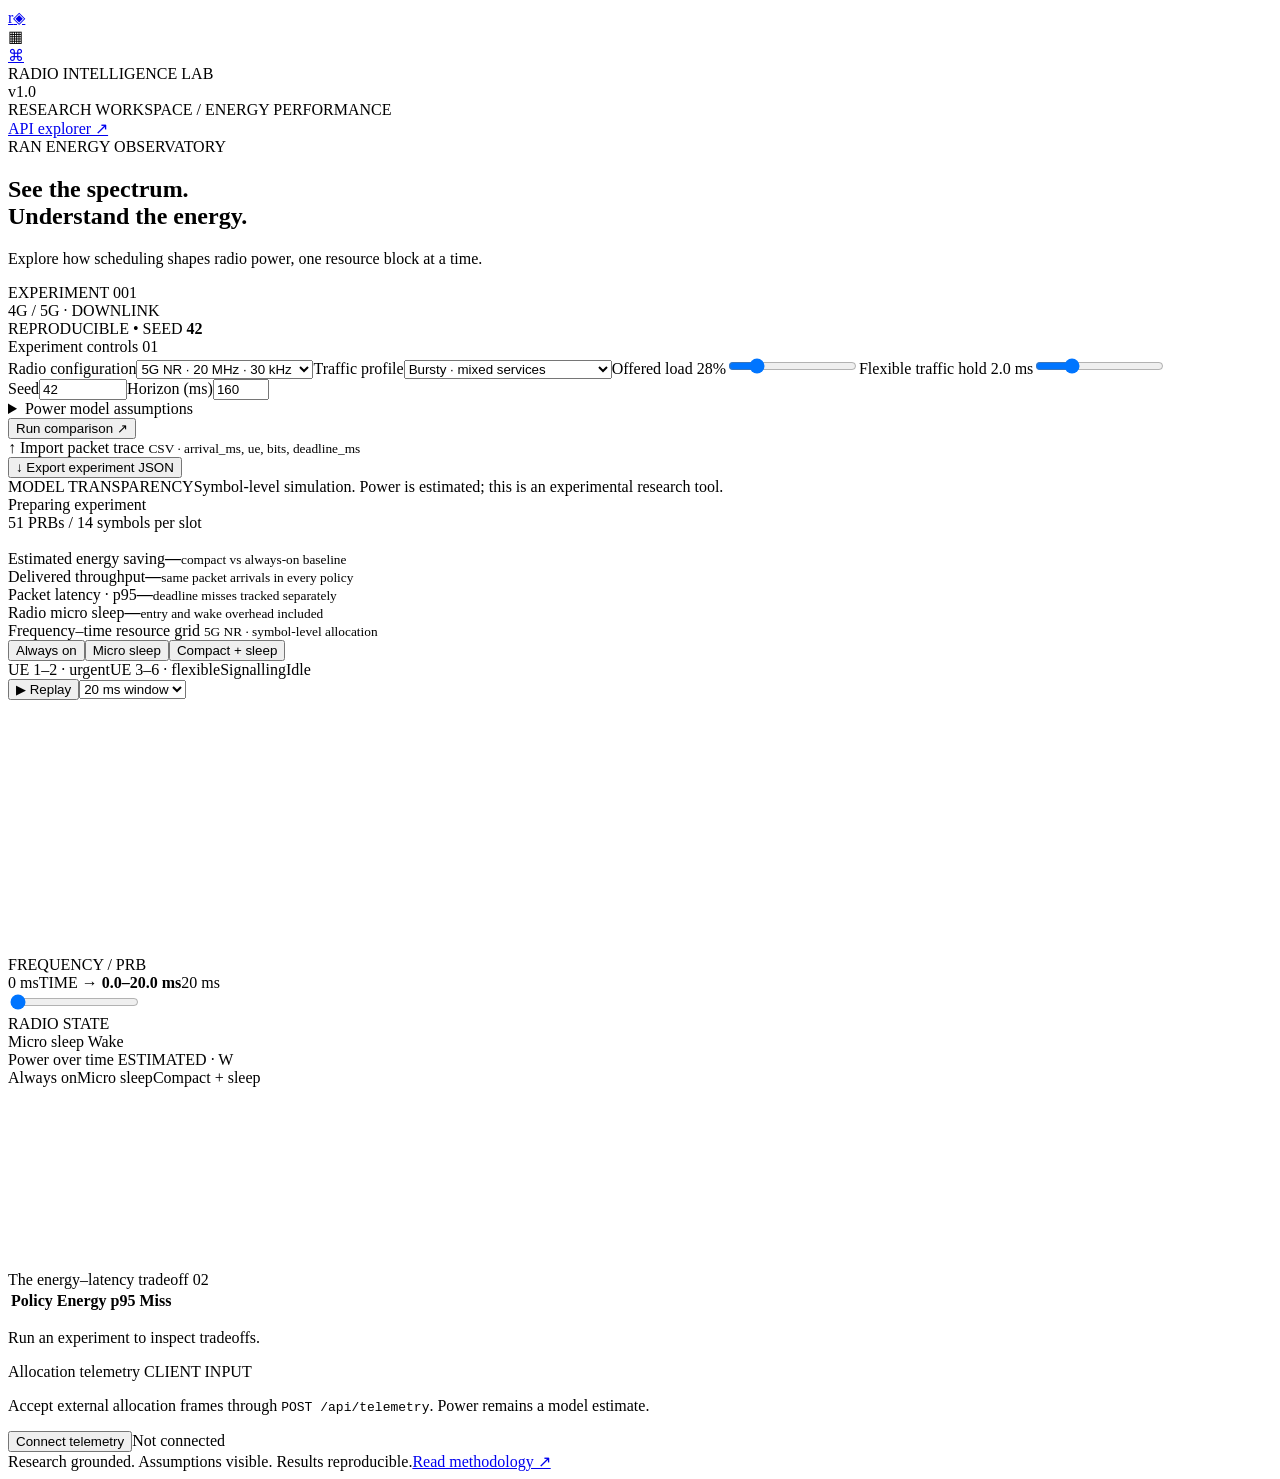
==== app/static/index.html @ 15a0191e "Build RAN Energy Observatory with validated experiments and recorded demonstration" ====
<!doctype html>
<html lang="en"><head><meta charset="utf-8"><meta name="viewport" content="width=device-width,initial-scale=1"><title>RAN Energy Observatory</title><link rel="stylesheet" href="/static/style.css"></head>
<body><aside><a class="brand" href="/">r<span>◈</span></a><div class="nav active" title="Experiment workspace">▦</div><a class="nav" href="/docs" title="API documentation">⌘</a><div class="vertical">RADIO INTELLIGENCE LAB</div><span class="version">v1.0</span></aside>
<main><header><div class="crumb">RESEARCH WORKSPACE <span>/</span> ENERGY PERFORMANCE</div><a href="/docs" class="api-link">API explorer ↗</a></header>
<section class="heading"><div><div class="eyebrow"><i></i> RAN ENERGY OBSERVATORY</div><h1>See the spectrum.<br><span>Understand the energy.</span></h1><p>Explore how scheduling shapes radio power, one resource block at a time.</p></div><div class="experiment-id">EXPERIMENT 001<div>4G / 5G · DOWNLINK</div><span>REPRODUCIBLE • SEED <b id="seedLabel">42</b></span></div></section>
<div class="workspace"><section class="controls panel"><div class="panel-title">Experiment controls <span>01</span></div><label>Radio configuration<select id="radio"><option value="NR">5G NR · 20 MHz · 30 kHz</option><option value="LTE">4G LTE · 20 MHz · 15 kHz</option></select></label><label>Traffic profile<select id="scenario"><option value="bursty">Bursty · mixed services</option><option value="steady">Steady · Poisson arrivals</option><option value="overload">Stress test · overload bursts</option><option value="milan">Milan activity · compressed day</option></select></label><label>Offered load <output id="loadValue">28%</output><input id="load" type="range" min="0" max="150" value="28"></label><label>Flexible traffic hold <output id="batchValue">2.0 ms</output><input id="batch" type="range" min="0" max="8" step=".5" value="2"></label><div class="field-pair"><label>Seed<input id="seed" type="number" min="0" max="1000000" value="42"></label><label>Horizon (ms)<input id="duration" type="number" min="20" max="500" value="160"></label></div><details><summary>Power model assumptions</summary><label>Active idle power (W)<input id="active" type="number" value="180" min="1" max="5000"></label><label>Load slope (W)<input id="slope" type="number" value="120" min="0" max="5000"></label><label>Micro sleep power (W)<input id="sleep" type="number" value="45" min="0" max="5000"></label><label>Wake energy (mJ)<input id="wake" type="number" value="0.15" step=".05" min="0" max="100"></label><p>Illustrative parameters. Calibrate against hardware before field use.</p></details><button id="run" class="primary">Run comparison <span>↗</span></button><div class="upload"><label for="trace">↑ Import packet trace <small>CSV · arrival_ms, ue, bits, deadline_ms</small></label><input type="file" id="trace" accept=".csv" hidden></div><button id="export" class="secondary">↓ Export experiment JSON</button><div class="model-note"><span>MODEL TRANSPARENCY</span>Symbol-level simulation. Power is estimated; this is an experimental research tool.</div></section>
<div class="analysis"><div class="status-line"><div><i></i> <span id="status">Preparing experiment</span></div><span id="meta">51 PRBs / 14 symbols per slot</span></div><section class="kpis"><article><label>Estimated energy saving</label><strong id="saving">—</strong><small>compact vs always-on baseline</small><canvas id="spark" width="220" height="32"></canvas></article><article><label>Delivered throughput</label><strong id="throughput">—</strong><small id="delivered">same packet arrivals in every policy</small></article><article><label>Packet latency · p95</label><strong id="latency">—</strong><small id="misses">deadline misses tracked separately</small></article><article><label>Radio micro sleep</label><strong id="sleepPct">—</strong><small id="wakeups">entry and wake overhead included</small></article></section>
<section class="panel grid-panel"><div class="panel-title"><div>Frequency–time resource grid <small id="gridSubtitle">5G NR · symbol-level allocation</small></div><div class="tabs" role="tablist"><button data-policy="always_on" role="tab">Always on</button><button data-policy="micro_sleep" role="tab">Micro sleep</button><button data-policy="compact" class="selected" role="tab">Compact + sleep</button></div></div><div class="grid-toolbar"><div class="legend"><span><i style="background:#42d6c0"></i>UE 1–2 · urgent</span><span><i style="background:#8a8dff"></i>UE 3–6 · flexible</span><span><i style="background:#526079"></i>Signalling</span><span><i style="background:#101d2b"></i>Idle</span></div><div><button id="play" class="icon-button" title="Play or pause allocation replay">▶ Replay</button><select id="window" aria-label="Grid time window"><option value="10">10 ms window</option><option value="20" selected>20 ms window</option><option value="40">40 ms window</option></select></div></div><div class="chart-wrap"><span class="axis-y">FREQUENCY / PRB</span><canvas id="grid" height="270" aria-label="PRB allocation heatmap"></canvas><div id="tooltip" class="tooltip"></div></div><div class="time-axis"><span id="startTime">0 ms</span><span>TIME → <b id="cursorLabel">0.0–20.0 ms</b></span><span id="endTime">20 ms</span></div><input id="scrub" aria-label="Replay time" type="range" min="0" max="140" value="0" step=".5"><div class="state-row"><span>RADIO STATE</span><canvas id="states" height="15"></canvas><div><i></i>Micro sleep <em></em>Wake</div></div></section>
<div class="bottom-row"><section class="panel power-panel"><div class="panel-title">Power over time <span>ESTIMATED · W</span></div><div class="legend lines"><span><i style="background:#66758f"></i>Always on</span><span><i style="background:#8a8dff"></i>Micro sleep</span><span><i style="background:#42d6c0"></i>Compact + sleep</span></div><canvas id="power" height="180" aria-label="Power comparison chart"></canvas></section><section class="panel comparison"><div class="panel-title">The energy–latency tradeoff <span>02</span></div><table><thead><tr><th>Policy</th><th>Energy</th><th>p95</th><th>Miss</th></tr></thead><tbody id="comparison"></tbody></table><p id="insight">Run an experiment to inspect tradeoffs.</p></section></div>
<section class="panel telemetry"><div><div class="panel-title">Allocation telemetry <span>CLIENT INPUT</span></div><p>Accept external allocation frames through <code>POST /api/telemetry</code>. Power remains a model estimate.</p></div><button id="live" class="secondary">Connect telemetry</button><span id="liveStatus">Not connected</span></section>
<footer><span>Research grounded. Assumptions visible. Results reproducible.</span><a href="/static/methodology.html" target="_blank">Read methodology ↗</a></footer></div></div><div id="error" role="alert" hidden></div></main><script src="/static/app.js"></script></body></html>
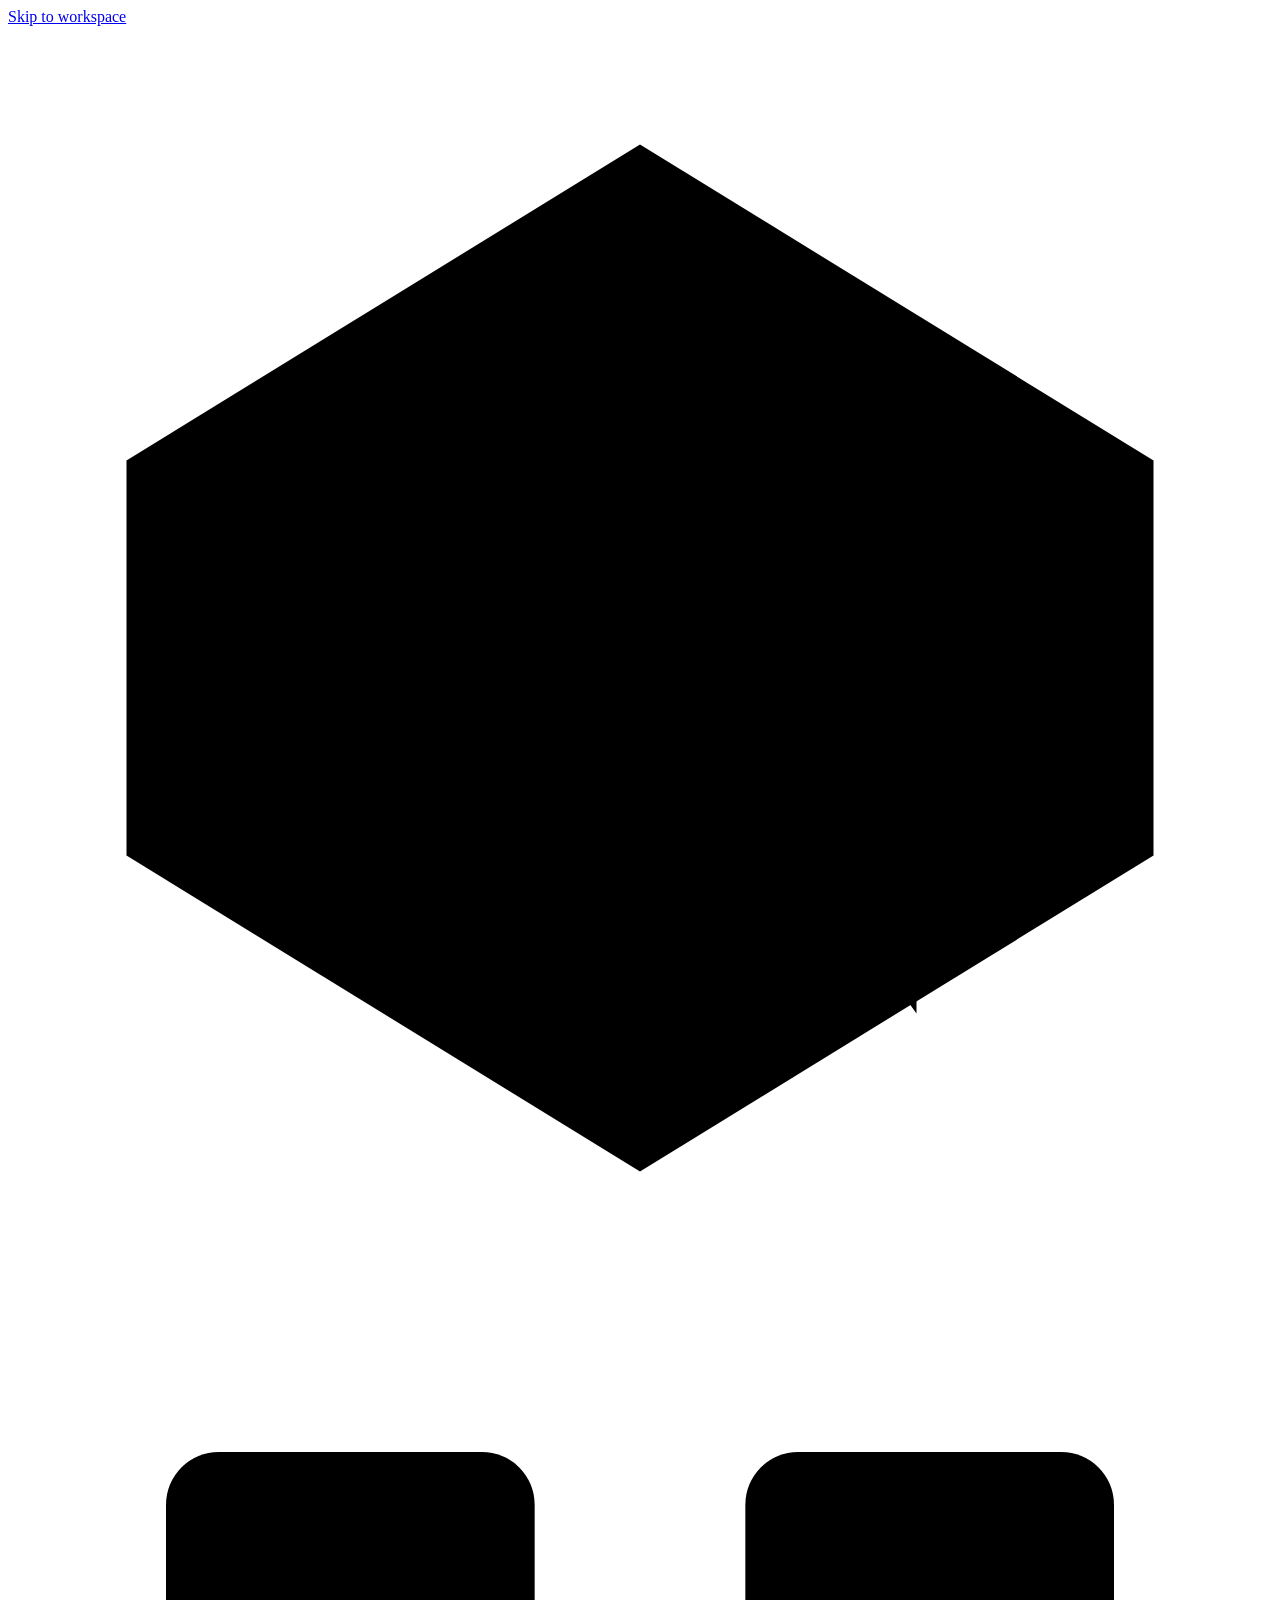
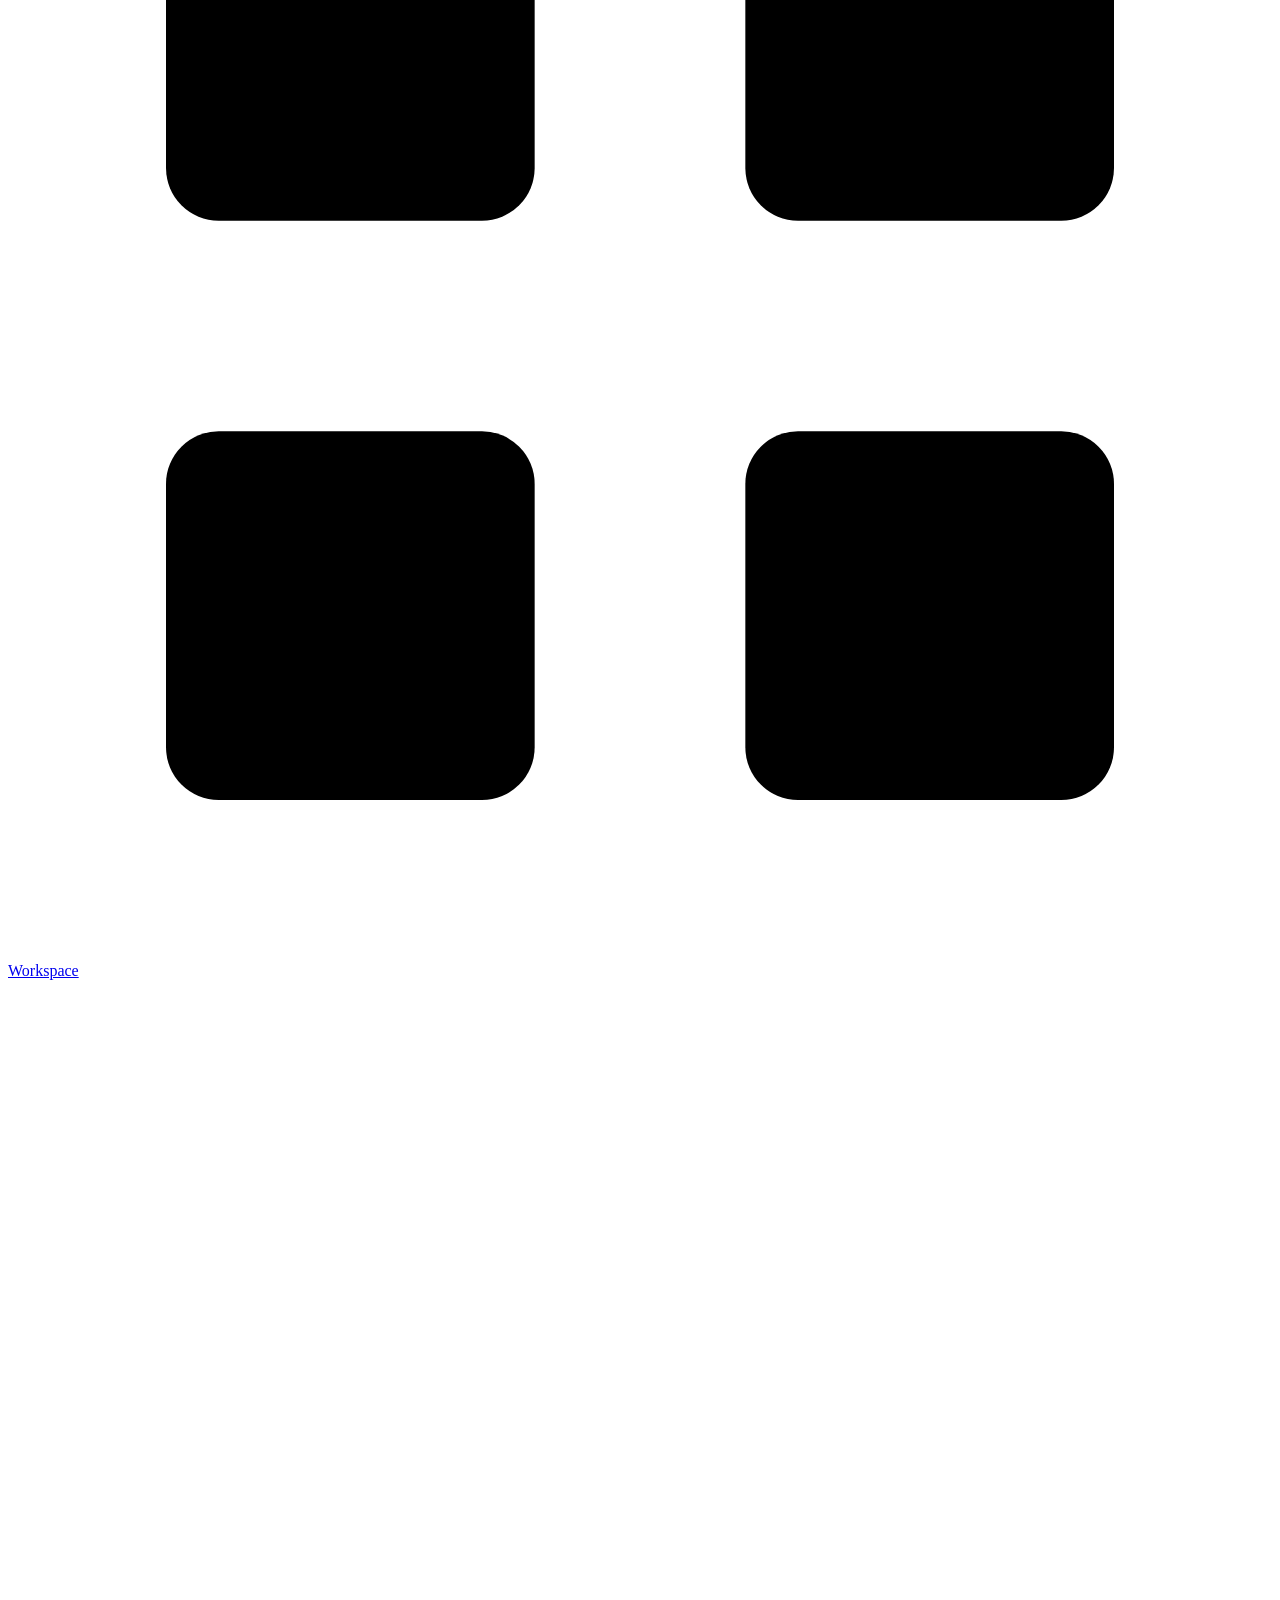
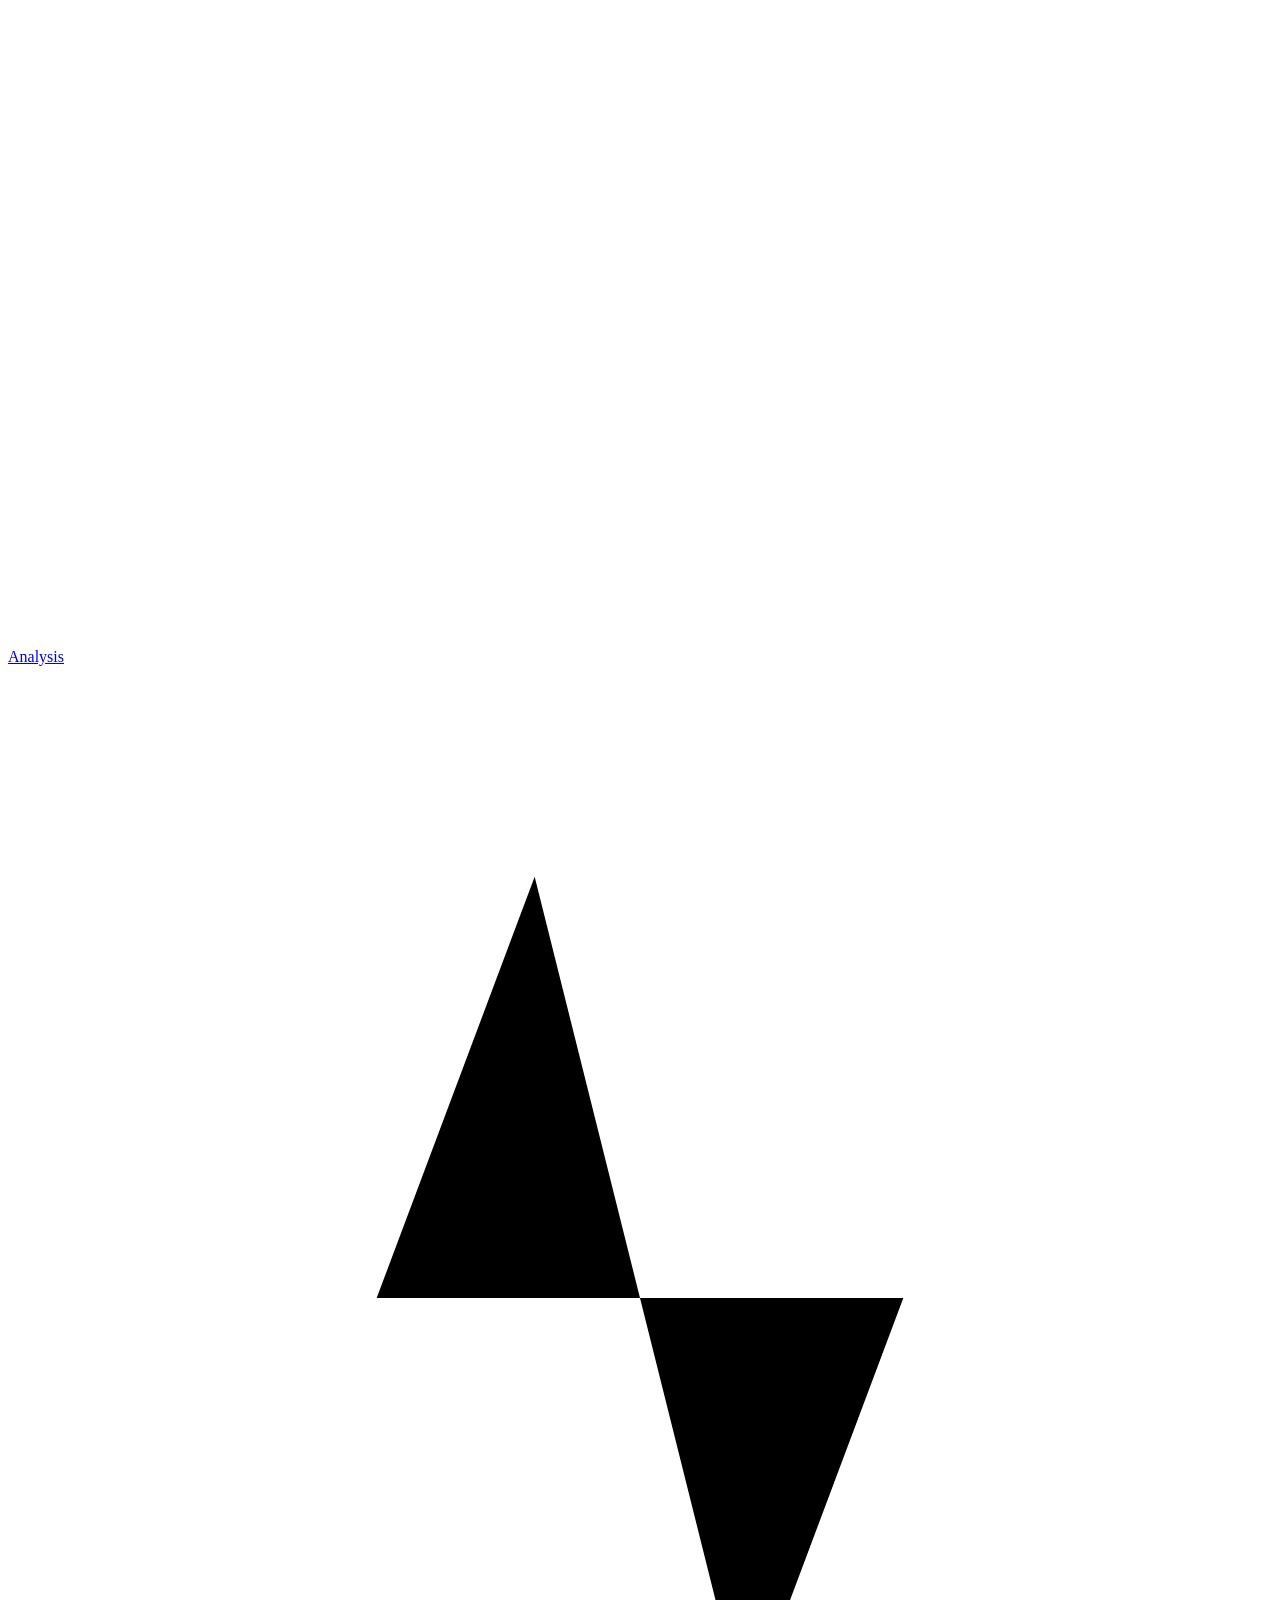
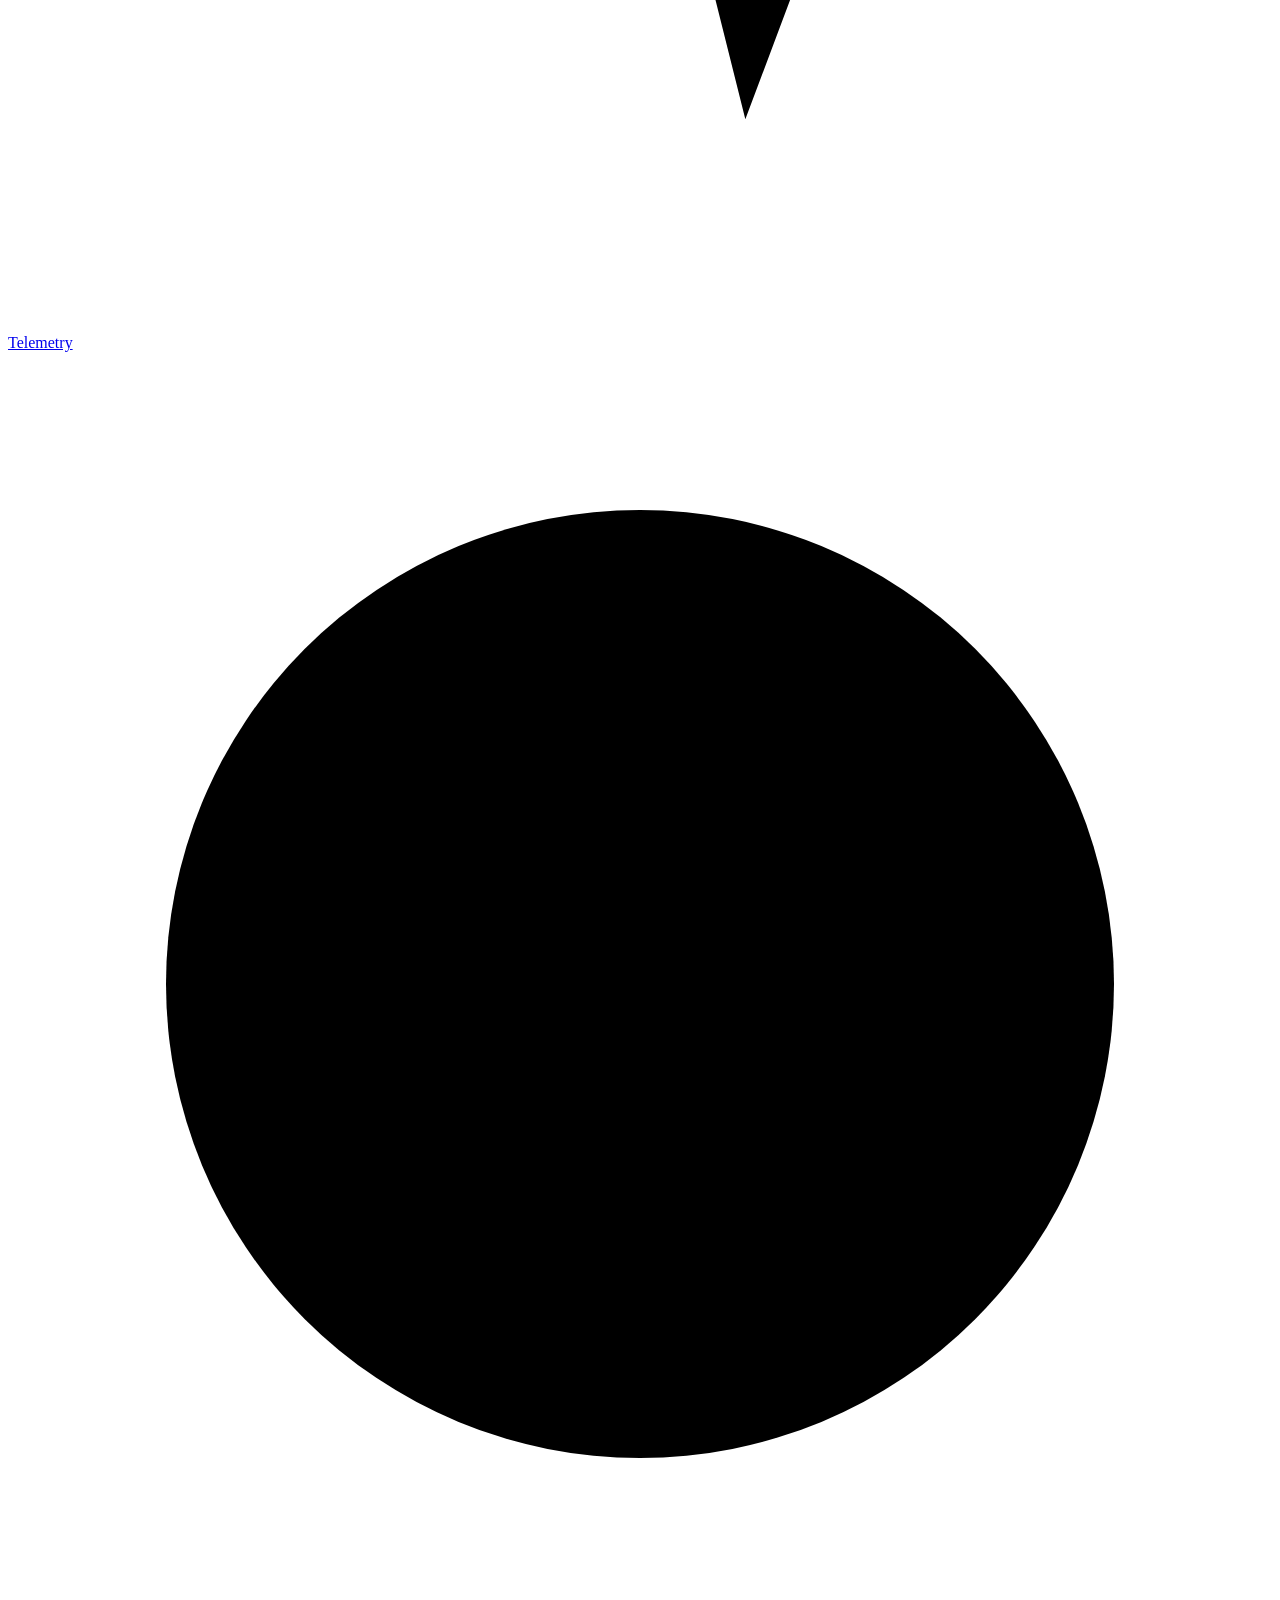
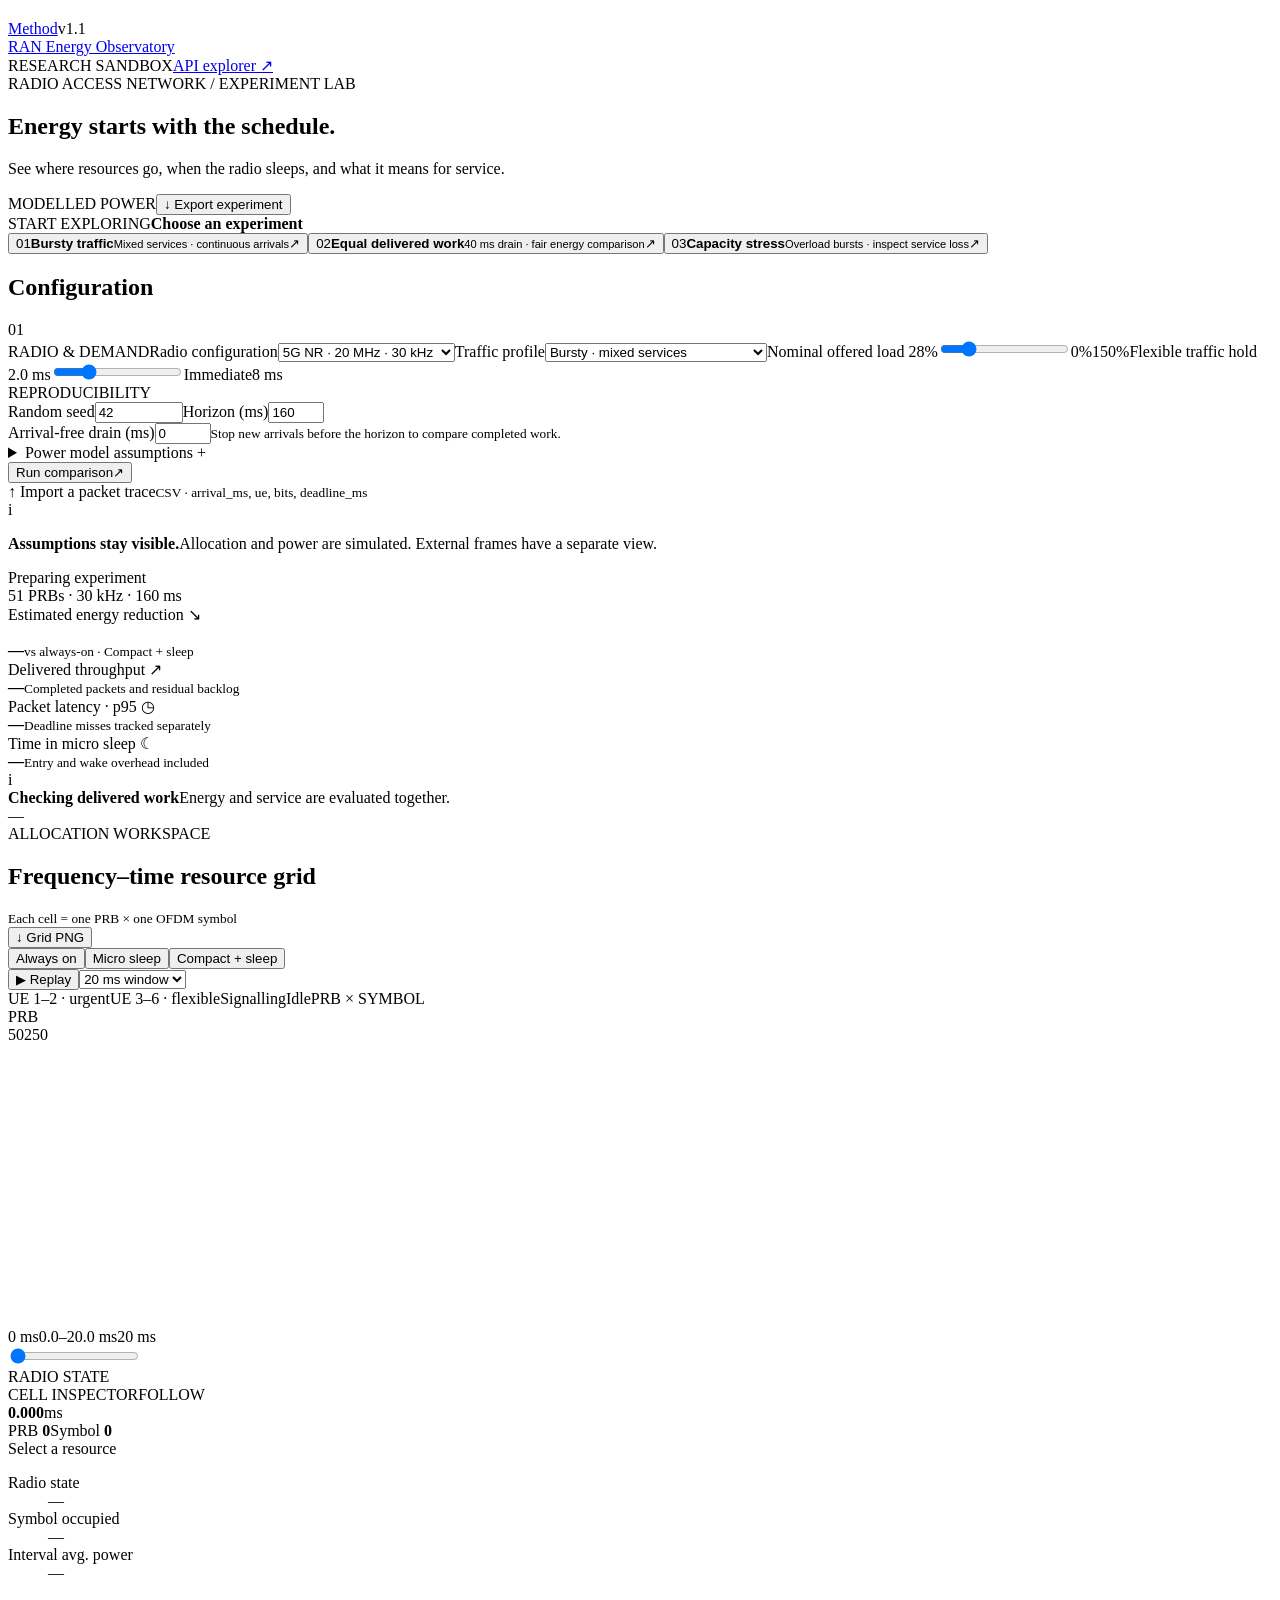
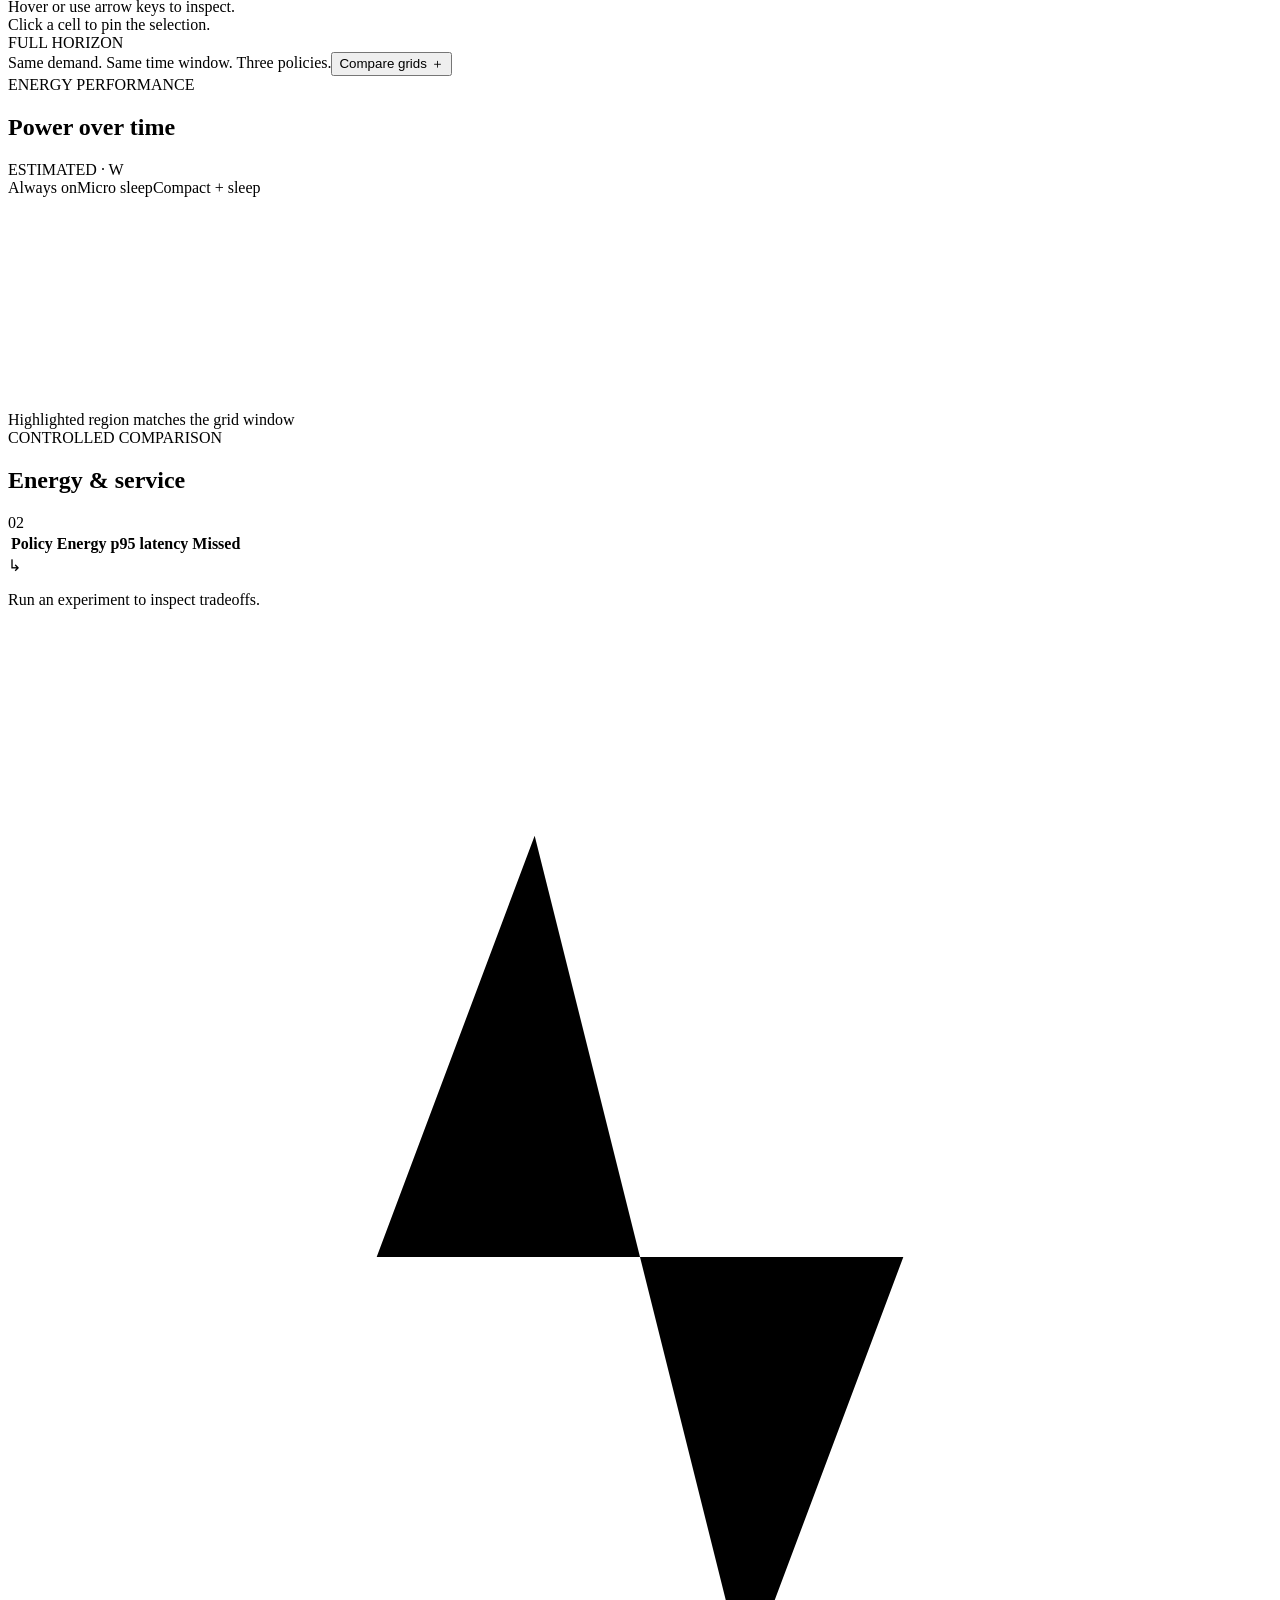
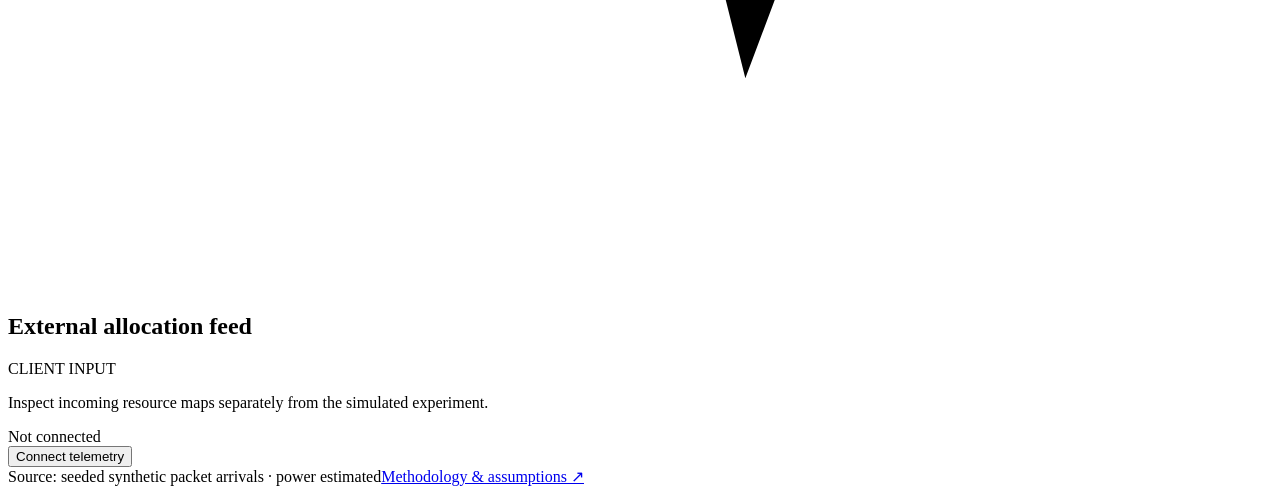
==== commit 41a59cb4: "Refine research workbench with linked allocation inspection and policy comparisons" ====
--- a/app/static/index.html
+++ b/app/static/index.html
@@ -1,11 +1,43 @@
 <!doctype html>
-<html lang="en"><head><meta charset="utf-8"><meta name="viewport" content="width=device-width,initial-scale=1"><title>RAN Energy Observatory</title><link rel="stylesheet" href="/static/style.css"></head>
-<body><aside><a class="brand" href="/">r<span>◈</span></a><div class="nav active" title="Experiment workspace">▦</div><a class="nav" href="/docs" title="API documentation">⌘</a><div class="vertical">RADIO INTELLIGENCE LAB</div><span class="version">v1.0</span></aside>
-<main><header><div class="crumb">RESEARCH WORKSPACE <span>/</span> ENERGY PERFORMANCE</div><a href="/docs" class="api-link">API explorer ↗</a></header>
-<section class="heading"><div><div class="eyebrow"><i></i> RAN ENERGY OBSERVATORY</div><h1>See the spectrum.<br><span>Understand the energy.</span></h1><p>Explore how scheduling shapes radio power, one resource block at a time.</p></div><div class="experiment-id">EXPERIMENT 001<div>4G / 5G · DOWNLINK</div><span>REPRODUCIBLE • SEED <b id="seedLabel">42</b></span></div></section>
-<div class="workspace"><section class="controls panel"><div class="panel-title">Experiment controls <span>01</span></div><label>Radio configuration<select id="radio"><option value="NR">5G NR · 20 MHz · 30 kHz</option><option value="LTE">4G LTE · 20 MHz · 15 kHz</option></select></label><label>Traffic profile<select id="scenario"><option value="bursty">Bursty · mixed services</option><option value="steady">Steady · Poisson arrivals</option><option value="overload">Stress test · overload bursts</option><option value="milan">Milan activity · compressed day</option></select></label><label>Offered load <output id="loadValue">28%</output><input id="load" type="range" min="0" max="150" value="28"></label><label>Flexible traffic hold <output id="batchValue">2.0 ms</output><input id="batch" type="range" min="0" max="8" step=".5" value="2"></label><div class="field-pair"><label>Seed<input id="seed" type="number" min="0" max="1000000" value="42"></label><label>Horizon (ms)<input id="duration" type="number" min="20" max="500" value="160"></label></div><details><summary>Power model assumptions</summary><label>Active idle power (W)<input id="active" type="number" value="180" min="1" max="5000"></label><label>Load slope (W)<input id="slope" type="number" value="120" min="0" max="5000"></label><label>Micro sleep power (W)<input id="sleep" type="number" value="45" min="0" max="5000"></label><label>Wake energy (mJ)<input id="wake" type="number" value="0.15" step=".05" min="0" max="100"></label><p>Illustrative parameters. Calibrate against hardware before field use.</p></details><button id="run" class="primary">Run comparison <span>↗</span></button><div class="upload"><label for="trace">↑ Import packet trace <small>CSV · arrival_ms, ue, bits, deadline_ms</small></label><input type="file" id="trace" accept=".csv" hidden></div><button id="export" class="secondary">↓ Export experiment JSON</button><div class="model-note"><span>MODEL TRANSPARENCY</span>Symbol-level simulation. Power is estimated; this is an experimental research tool.</div></section>
-<div class="analysis"><div class="status-line"><div><i></i> <span id="status">Preparing experiment</span></div><span id="meta">51 PRBs / 14 symbols per slot</span></div><section class="kpis"><article><label>Estimated energy saving</label><strong id="saving">—</strong><small>compact vs always-on baseline</small><canvas id="spark" width="220" height="32"></canvas></article><article><label>Delivered throughput</label><strong id="throughput">—</strong><small id="delivered">same packet arrivals in every policy</small></article><article><label>Packet latency · p95</label><strong id="latency">—</strong><small id="misses">deadline misses tracked separately</small></article><article><label>Radio micro sleep</label><strong id="sleepPct">—</strong><small id="wakeups">entry and wake overhead included</small></article></section>
-<section class="panel grid-panel"><div class="panel-title"><div>Frequency–time resource grid <small id="gridSubtitle">5G NR · symbol-level allocation</small></div><div class="tabs" role="tablist"><button data-policy="always_on" role="tab">Always on</button><button data-policy="micro_sleep" role="tab">Micro sleep</button><button data-policy="compact" class="selected" role="tab">Compact + sleep</button></div></div><div class="grid-toolbar"><div class="legend"><span><i style="background:#42d6c0"></i>UE 1–2 · urgent</span><span><i style="background:#8a8dff"></i>UE 3–6 · flexible</span><span><i style="background:#526079"></i>Signalling</span><span><i style="background:#101d2b"></i>Idle</span></div><div><button id="play" class="icon-button" title="Play or pause allocation replay">▶ Replay</button><select id="window" aria-label="Grid time window"><option value="10">10 ms window</option><option value="20" selected>20 ms window</option><option value="40">40 ms window</option></select></div></div><div class="chart-wrap"><span class="axis-y">FREQUENCY / PRB</span><canvas id="grid" height="270" aria-label="PRB allocation heatmap"></canvas><div id="tooltip" class="tooltip"></div></div><div class="time-axis"><span id="startTime">0 ms</span><span>TIME → <b id="cursorLabel">0.0–20.0 ms</b></span><span id="endTime">20 ms</span></div><input id="scrub" aria-label="Replay time" type="range" min="0" max="140" value="0" step=".5"><div class="state-row"><span>RADIO STATE</span><canvas id="states" height="15"></canvas><div><i></i>Micro sleep <em></em>Wake</div></div></section>
-<div class="bottom-row"><section class="panel power-panel"><div class="panel-title">Power over time <span>ESTIMATED · W</span></div><div class="legend lines"><span><i style="background:#66758f"></i>Always on</span><span><i style="background:#8a8dff"></i>Micro sleep</span><span><i style="background:#42d6c0"></i>Compact + sleep</span></div><canvas id="power" height="180" aria-label="Power comparison chart"></canvas></section><section class="panel comparison"><div class="panel-title">The energy–latency tradeoff <span>02</span></div><table><thead><tr><th>Policy</th><th>Energy</th><th>p95</th><th>Miss</th></tr></thead><tbody id="comparison"></tbody></table><p id="insight">Run an experiment to inspect tradeoffs.</p></section></div>
-<section class="panel telemetry"><div><div class="panel-title">Allocation telemetry <span>CLIENT INPUT</span></div><p>Accept external allocation frames through <code>POST /api/telemetry</code>. Power remains a model estimate.</p></div><button id="live" class="secondary">Connect telemetry</button><span id="liveStatus">Not connected</span></section>
-<footer><span>Research grounded. Assumptions visible. Results reproducible.</span><a href="/static/methodology.html" target="_blank">Read methodology ↗</a></footer></div></div><div id="error" role="alert" hidden></div></main><script src="/static/app.js"></script></body></html>
+<html lang="en"><head><meta charset="utf-8"><meta name="viewport" content="width=device-width,initial-scale=1"><meta name="theme-color" content="#0b1220"><title>RAN Energy Observatory · Experiment lab</title><link rel="stylesheet" href="/static/style.css"></head>
+<body>
+<a class="skip-link" href="#workspace">Skip to workspace</a>
+<aside class="rail" aria-label="Workspace navigation">
+ <a class="brand" href="/" aria-label="RAN Energy Observatory"><svg viewBox="0 0 32 32"><path d="m16 3 13 8v10l-13 8L3 21V11Z"/><path d="m3 11 13 8 13-8M16 19v10M10 7l13 8v10"/></svg></a>
+ <nav><a class="nav active" href="#workspace"><svg viewBox="0 0 24 24"><rect x="3" y="3" width="7" height="7" rx="1"/><rect x="14" y="3" width="7" height="7" rx="1"/><rect x="3" y="14" width="7" height="7" rx="1"/><rect x="14" y="14" width="7" height="7" rx="1"/></svg><span>Workspace</span></a><a class="nav" href="#policyAnalysis"><svg viewBox="0 0 24 24"><path d="M4 20V10m8 10V4m8 16v-7M2 21h20"/></svg><span>Analysis</span></a><a class="nav" href="#telemetry"><svg viewBox="0 0 24 24"><path d="M2 12h5l3-8 4 16 3-8h5"/></svg><span>Telemetry</span></a></nav>
+ <a class="nav help" href="/static/methodology.html" target="_blank" rel="noopener"><svg viewBox="0 0 24 24"><circle cx="12" cy="12" r="9"/><path d="M9.5 9a2.5 2.5 0 0 1 5 0c0 2-2.5 2-2.5 4m0 3h.01"/></svg><span>Method</span></a><span class="version">v1.1</span>
+</aside>
+<main>
+ <header class="topbar"><a href="/" class="product-name">RAN <span>Energy Observatory</span></a><div class="topbar-right"><span class="environment"><i></i> RESEARCH SANDBOX</span><a href="/docs" class="api-link">API explorer ↗</a></div></header>
+ <section class="heading"><div><div class="eyebrow">RADIO ACCESS NETWORK <span>/</span> EXPERIMENT LAB</div><h1>Energy starts with <span>the schedule.</span></h1><p>See where resources go, when the radio sleeps, and what it means for service.</p></div><div class="heading-actions"><span class="model-badge">MODELLED POWER</span><button id="export" class="secondary" type="button">↓ Export experiment</button></div></section>
+ <section class="presets" aria-label="Experiment presets"><div class="preset-label"><span class="mini-label">START EXPLORING</span><strong>Choose an experiment</strong></div><button class="preset selected" data-preset="bursty" type="button"><span class="preset-icon mint">01</span><span><strong>Bursty traffic</strong><small>Mixed services · continuous arrivals</small></span><span class="preset-arrow">↗</span></button><button class="preset" data-preset="equal" type="button"><span class="preset-icon violet">02</span><span><strong>Equal delivered work</strong><small>40 ms drain · fair energy comparison</small></span><span class="preset-arrow">↗</span></button><button class="preset" data-preset="stress" type="button"><span class="preset-icon amber">03</span><span><strong>Capacity stress</strong><small>Overload bursts · inspect service loss</small></span><span class="preset-arrow">↗</span></button></section>
+ <div class="workspace" id="workspace">
+  <form class="controls panel" id="configForm">
+   <div class="panel-title"><h2>Configuration</h2><span class="section-number">01</span></div>
+   <div class="control-group"><span class="mini-label">RADIO &amp; DEMAND</span><label>Radio configuration<select id="radio"><option value="NR">5G NR · 20 MHz · 30 kHz</option><option value="LTE">4G LTE · 20 MHz · 15 kHz</option></select></label><label>Traffic profile<select id="scenario"><option value="bursty">Bursty · mixed services</option><option value="steady">Steady · Poisson arrivals</option><option value="overload">Overload · capacity stress</option><option value="milan">Milan · compressed activity profile</option></select></label><label>Nominal offered load <output id="loadValue" for="load">28%</output><input id="load" type="range" min="0" max="150" value="28"><span class="range-ends"><span>0%</span><span>150%</span></span></label><label>Flexible traffic hold <output id="batchValue" for="batch">2.0 ms</output><input id="batch" type="range" min="0" max="8" step=".5" value="2"><span class="range-ends"><span>Immediate</span><span>8 ms</span></span></label></div>
+   <div class="control-group"><span class="mini-label">REPRODUCIBILITY</span><div class="field-pair"><label>Random seed<input id="seed" type="number" min="0" max="1000000" value="42" required></label><label>Horizon (ms)<input id="duration" type="number" min="20" max="500" value="160" required></label></div><label>Arrival-free drain (ms)<input id="drain" type="number" min="0" max="100" value="0" required><small>Stop new arrivals before the horizon to compare completed work.</small></label></div>
+   <details><summary>Power model assumptions <span>+</span></summary><label>Active idle power (W)<input id="active" type="number" value="180" min="1" max="5000" required></label><label>Load slope (W)<input id="slope" type="number" value="120" min="0" max="5000" required></label><label>Micro sleep power (W)<input id="sleep" type="number" value="45" min="0" max="5000" required></label><label>Wake energy (mJ)<input id="wake" type="number" value="0.15" step=".05" min="0" max="100" required></label><p>Illustrative, uncalibrated parameters. Entry and wake overhead are included.</p></details>
+   <button id="run" class="primary" type="submit"><span>Run comparison</span><span>↗</span></button><div class="upload"><label for="trace">↑ Import a packet trace<small>CSV · arrival_ms, ue, bits, deadline_ms</small></label><input type="file" id="trace" accept=".csv" hidden></div><button id="clearTrace" type="button" class="text-button" hidden>Clear imported trace</button><div class="model-note"><span class="note-icon">i</span><p><strong>Assumptions stay visible.</strong>Allocation and power are simulated. External frames have a separate view.</p></div>
+  </form>
+  <div class="analysis">
+   <div class="status-line"><div><i></i><span id="status" role="status">Preparing experiment</span><span id="dirty" class="dirty" hidden>Changes not applied</span></div><span id="meta">51 PRBs · 30 kHz · 160 ms</span></div>
+   <section class="kpis" aria-label="Selected policy metrics"><article class="energy-kpi"><div class="kpi-label">Estimated energy reduction <span>↘</span></div><strong id="saving">—</strong><small>vs always-on · <span id="activePolicy">Compact + sleep</span></small><canvas id="spark" height="32" aria-hidden="true"></canvas></article><article><div class="kpi-label">Delivered throughput <span>↗</span></div><strong id="throughput">—</strong><small id="delivered">Completed packets and residual backlog</small></article><article><div class="kpi-label">Packet latency · p95 <span>◷</span></div><strong id="latency">—</strong><small id="misses">Deadline misses tracked separately</small></article><article><div class="kpi-label">Time in micro sleep <span>☾</span></div><strong id="sleepPct">—</strong><small id="wakeups">Entry and wake overhead included</small></article></section>
+   <div id="serviceReview" class="service-review" role="status"><span class="review-icon">i</span><div><strong id="reviewTitle">Checking delivered work</strong><span id="reviewDetail">Energy and service are evaluated together.</span></div><span id="deliveryRatio" class="delivery-ratio">—</span></div>
+   <section class="panel grid-panel" aria-labelledby="gridTitle">
+    <div class="panel-title grid-heading"><div><span class="mini-label">ALLOCATION WORKSPACE</span><h2 id="gridTitle">Frequency–time resource grid</h2><small id="gridSubtitle">Each cell = one PRB × one OFDM symbol</small></div><button id="imageExport" type="button" class="quiet-button">↓ Grid PNG</button></div>
+    <div class="grid-toolbar"><div class="tabs" role="tablist" aria-label="Scheduling policy"><button data-policy="always_on" role="tab" aria-selected="false" type="button">Always on</button><button data-policy="micro_sleep" role="tab" aria-selected="false" type="button">Micro sleep</button><button data-policy="compact" class="selected" role="tab" aria-selected="true" type="button">Compact + sleep</button></div><div class="replay-controls"><button id="play" type="button" class="icon-button">▶ Replay</button><select id="window" aria-label="Grid time window"><option value="10">10 ms window</option><option value="20" selected>20 ms window</option><option value="40">40 ms window</option></select></div></div>
+    <div class="legend"><span><i style="background:#42d6c0"></i>UE 1–2 · urgent</span><span><i style="background:#8a8dff"></i>UE 3–6 · flexible</span><span><i style="background:#718298"></i>Signalling</span><span><i class="idle-key"></i>Idle</span><span class="legend-unit">PRB × SYMBOL</span></div>
+    <div class="grid-stage"><div class="grid-visual"><div class="chart-wrap"><span class="axis-y">PRB</span><div class="frequency-labels" aria-hidden="true"><span id="prbTop">50</span><span id="prbMid">25</span><span>0</span></div><canvas id="grid" height="280" tabindex="0" aria-label="PRB allocation grid. Arrow keys inspect neighbouring cells. Click to pin; Escape to release."></canvas><div id="tooltip" class="tooltip"></div></div><div class="time-axis"><span id="startTime">0 ms</span><span id="cursorLabel">0.0–20.0 ms</span><span id="endTime">20 ms</span></div><input id="scrub" aria-label="Replay time" type="range" min="0" max="140" value="0" step=".5"><div class="state-row"><span>RADIO STATE</span><canvas id="states" height="13" aria-label="Radio state across selected window"></canvas></div></div>
+     <div class="inspector" aria-label="Selected grid cell"><div class="inspector-label"><span class="mini-label">CELL INSPECTOR</span><span id="pinState">FOLLOW</span></div><div class="inspect-time"><strong id="inspectTime">0.000</strong><span>ms</span></div><div class="inspect-coordinates"><span>PRB <b id="inspectPrb">0</b></span><span>Symbol <b id="inspectSymbol">0</b></span></div><div class="inspect-allocation" id="inspectAllocation">Select a resource</div><dl><div><dt>Radio state</dt><dd id="inspectState">—</dd></div><div><dt>Symbol occupied</dt><dd id="inspectOccupancy">—</dd></div><div><dt>Interval avg. power</dt><dd id="inspectPower">—</dd></div></dl><div class="inspect-help" id="selectionHint">Hover or use arrow keys to inspect.<br>Click a cell to pin the selection.</div></div>
+    </div>
+    <div class="state-summary"><div id="stateBar" class="state-bar" aria-label="Radio-state proportions over full experiment"></div><div class="state-legend" id="stateLegend"></div><span>FULL HORIZON</span></div>
+    <div class="compare-toggle-row"><span>Same demand. Same time window. Three policies.</span><button id="compareToggle" type="button" class="text-button" aria-expanded="false" aria-controls="compareStrip">Compare grids <span>＋</span></button></div>
+    <div id="compareStrip" class="compare-strip" hidden><button type="button" class="mini-policy" data-mini="always_on"><span>Always on <b id="miniStat-always_on">—</b></span><canvas id="mini-always_on" height="84" aria-label="Always-on allocation preview"></canvas><small>Immediate service · no sleep</small></button><button type="button" class="mini-policy" data-mini="micro_sleep"><span>Micro sleep <b id="miniStat-micro_sleep">—</b></span><canvas id="mini-micro_sleep" height="84" aria-label="Micro-sleep allocation preview"></canvas><small>Same grid · sleep in idle gaps</small></button><button type="button" class="mini-policy selected" data-mini="compact"><span>Compact + sleep <b id="miniStat-compact">—</b></span><canvas id="mini-compact" height="84" aria-label="Compact allocation preview"></canvas><small>EDF order · flexible traffic hold</small></button></div>
+   </section>
+   <div class="bottom-row" id="policyAnalysis"><section class="panel power-panel"><div class="panel-title"><div><span class="mini-label">ENERGY PERFORMANCE</span><h2>Power over time</h2></div><span class="unit-tag">ESTIMATED · W</span></div><div class="legend lines"><span><i style="background:#8594aa"></i>Always on</span><span><i style="background:#8a8dff"></i>Micro sleep</span><span><i style="background:#42d6c0"></i>Compact + sleep</span></div><canvas id="power" height="210" tabindex="0" aria-label="Power comparison chart. Click to move the grid time window."></canvas><div class="chart-caption"><span class="window-swatch"></span> Highlighted region matches the grid window <span id="powerReadout"></span></div></section><section class="panel comparison"><div class="panel-title"><div><span class="mini-label">CONTROLLED COMPARISON</span><h2>Energy &amp; service</h2></div><span class="section-number">02</span></div><div class="table-scroll"><table><thead><tr><th>Policy</th><th>Energy</th><th>p95 latency</th><th>Missed</th></tr></thead><tbody id="comparison"></tbody></table></div><div class="insight-box"><span>↳</span><p id="insight">Run an experiment to inspect tradeoffs.</p></div></section></div>
+   <section class="panel telemetry" id="telemetry"><div class="telemetry-icon"><svg viewBox="0 0 24 24"><path d="M2 12h5l3-8 4 16 3-8h5"/></svg></div><div class="telemetry-copy"><div class="panel-title"><h2>External allocation feed</h2><span class="unit-tag">CLIENT INPUT</span></div><p>Inspect incoming resource maps separately from the simulated experiment.</p><span id="liveStatus" role="status">Not connected</span></div><button id="live" type="button" class="secondary">Connect telemetry</button></section>
+   <section id="livePreview" class="panel live-preview" hidden><div class="panel-title"><h2>Received allocation frame</h2><span class="unit-tag">ESTIMATED POWER</span></div><canvas id="liveGrid" height="120" aria-label="Latest externally supplied allocation frame"></canvas><p>Independent 14-symbol frame. Comparison metrics above belong to the last simulation.</p></section>
+   <footer><span id="sourceNote">Source: seeded synthetic packet arrivals · power estimated</span><a href="/static/methodology.html" target="_blank" rel="noopener">Methodology &amp; assumptions ↗</a></footer>
+  </div>
+ </div><div id="error" role="alert" hidden></div>
+</main><script src="/static/app.js"></script></body></html>
